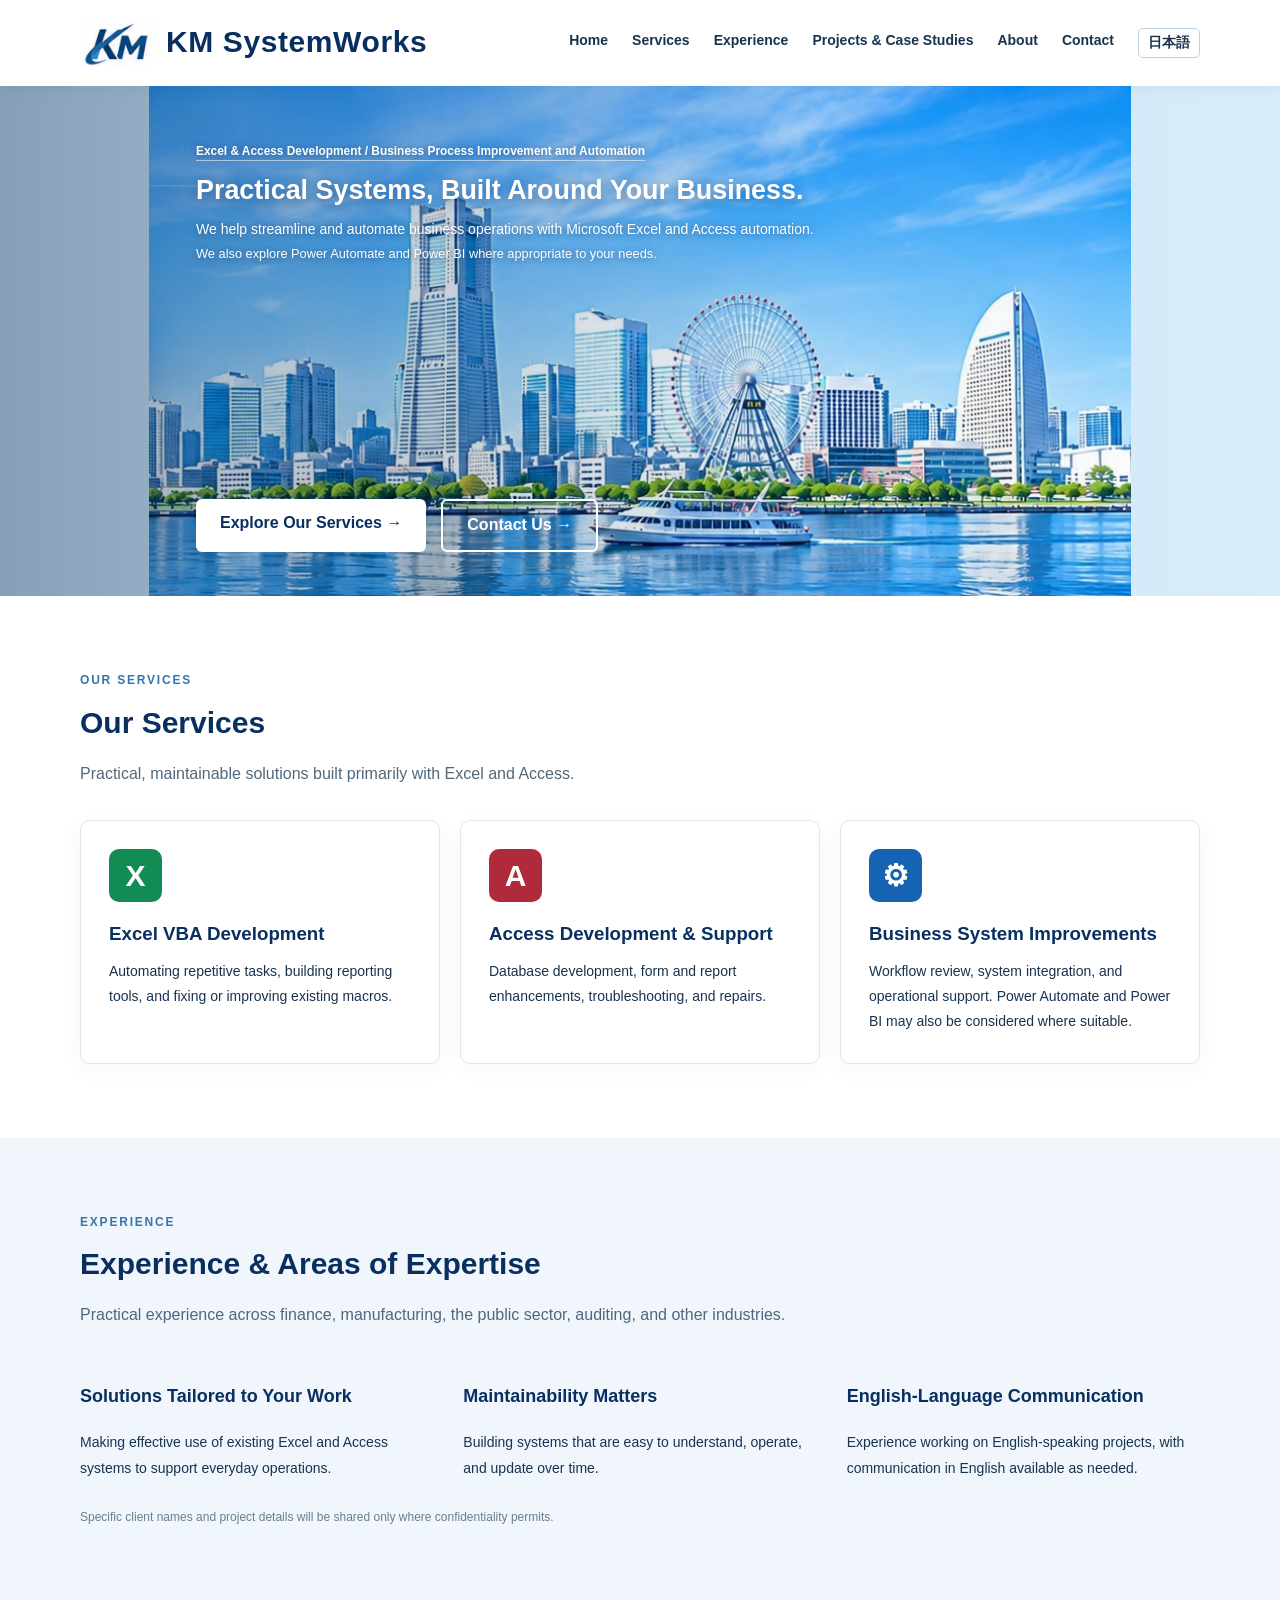
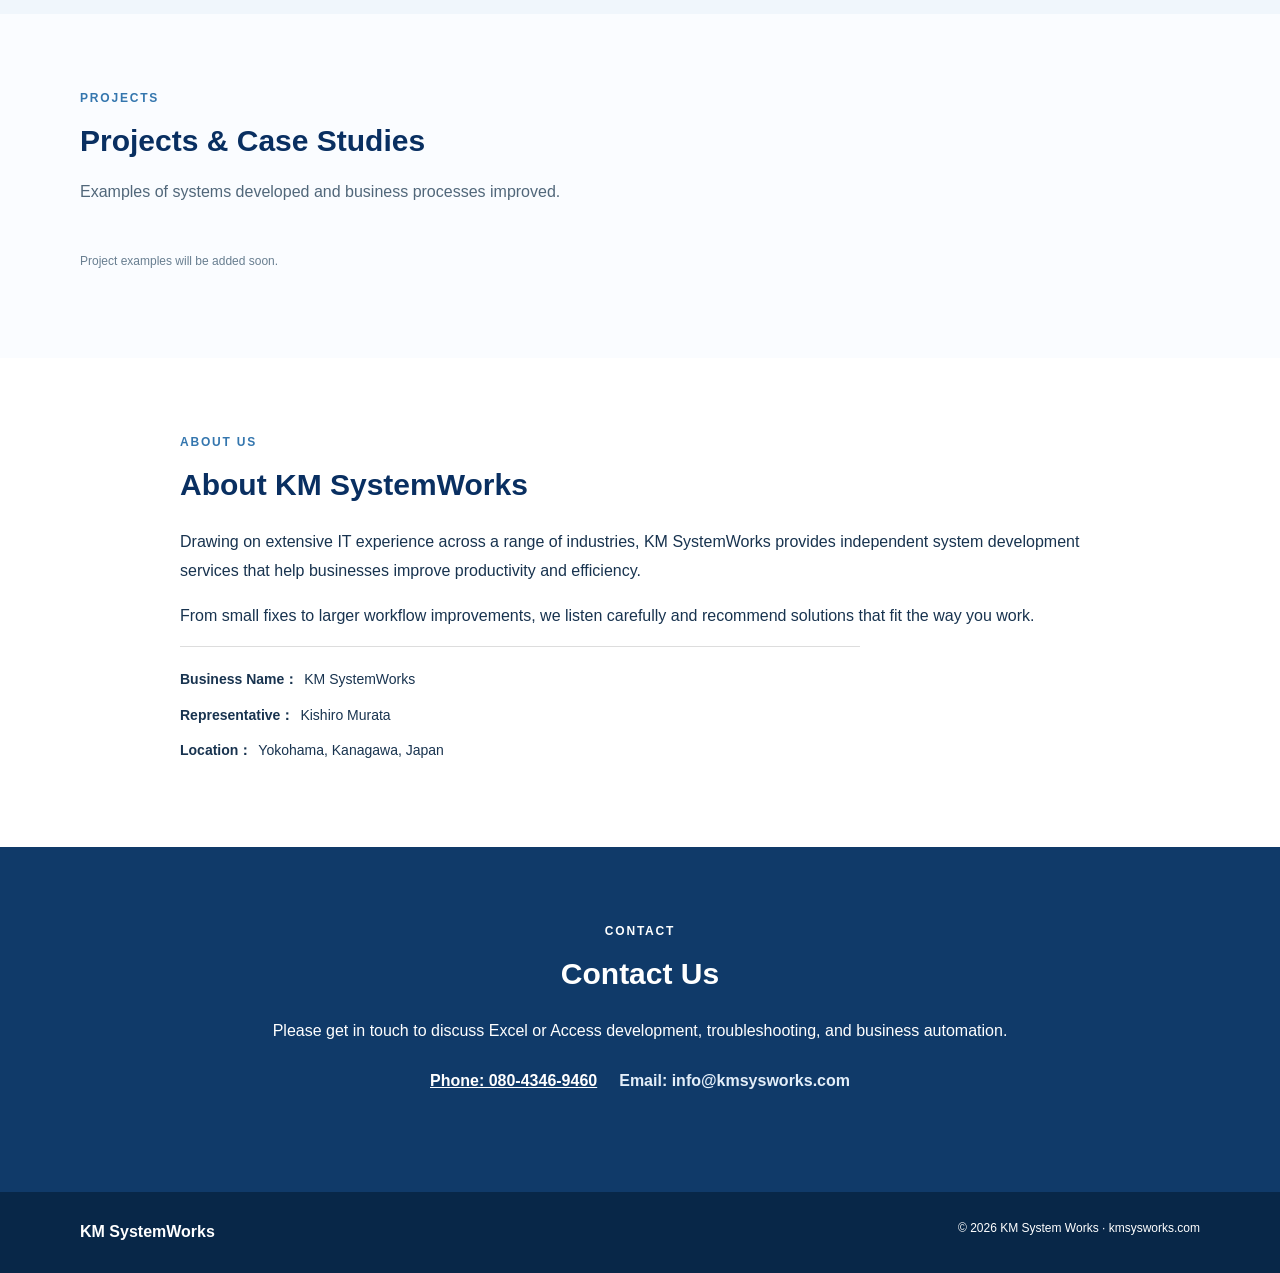
==== en/index.html @ f2780299 "Publish KM SystemWorks Website Ver.14" ====
<!DOCTYPE html>

<html lang="en"><head><meta charset="utf-8"/><meta content="width=device-width, initial-scale=1" name="viewport"/><meta content="KM SystemWorks provides Excel VBA and Microsoft Access development, business process automation, and enhancements to existing systems." name="description"/><title>KM SystemWorks | Excel VBA &amp; Access Development</title><link href="../styles.css" rel="stylesheet"/></head>
<body><header class="header"><div class="wrap header-inner"><a class="brand" href="#home"><img alt="KMロゴ" src="../assets/km-logo.png"/><span><strong>KM SystemWorks</strong></span></a><button aria-expanded="false" aria-label="Open menu" class="menu">☰</button><nav id="nav"><a href="#home">Home</a><a href="#services">Services</a><a href="#experience">Experience</a><a href="#portfolio">Projects &amp; Case Studies</a><a href="#about">About</a><a href="#contact">Contact</a><a class="lang-switch" href="../index.html" lang="ja">日本語</a></nav></div></header>
<main><section class="hero" id="home"><div class="wrap hero-inner"><p class="eyebrow">Excel &amp; Access Development / Business Process Improvement and Automation</p><h1>Practical Systems, Built Around Your Business.</h1><p>We help streamline and automate business operations with Microsoft Excel and Access automation. <span class="hero-nowrap">We also explore Power Automate and Power BI where appropriate to your needs.</span></p><div class="actions"><a class="btn light" href="#services">Explore Our Services →</a><a class="btn outline" href="#contact">Contact Us →</a></div></div></section>
<section class="services section" id="services"><div class="wrap"><p class="kicker">OUR SERVICES</p><h2>Our Services</h2><p class="intro">Practical, maintainable solutions built primarily with Excel and Access.</p><div class="cards"><article class="card"><div class="symbol green">X</div><h3>Excel VBA Development</h3><p>Automating repetitive tasks, building reporting tools, and fixing or improving existing macros.</p></article><article class="card"><div class="symbol red">A</div><h3>Access Development &amp; Support</h3><p>Database development, form and report enhancements, troubleshooting, and repairs.</p></article><article class="card"><div class="symbol blue">⚙</div><h3>Business System Improvements</h3><p>Workflow review, system integration, and operational support. Power Automate and Power BI may also be considered where suitable.</p></article></div></div></section>
<section class="section pale" id="experience"><div class="wrap"><p class="kicker">EXPERIENCE</p><h2>Experience &amp; Areas of Expertise</h2><p class="intro">Practical experience across finance, manufacturing, the public sector, auditing, and other industries.</p><div class="experience-grid"><div><h3>Solutions Tailored to Your Work</h3><p>Making effective use of existing Excel and Access systems to support everyday operations.</p></div><div><h3>Maintainability Matters</h3><p>Building systems that are easy to understand, operate, and update over time.</p></div><div><h3>English-Language Communication</h3><p>Experience working on English-speaking projects, with communication in English available as needed.</p></div></div><p class="note">Specific client names and project details will be shared only where confidentiality permits.</p></div></section>
<section class="section portfolio-section" id="portfolio"><div class="wrap"><p class="kicker">PROJECTS</p><h2>Projects &amp; Case Studies</h2><p class="intro">Examples of systems developed and business processes improved.</p><div aria-live="polite" class="portfolio-grid" id="portfolio-list"></div><p class="note" hidden="" id="portfolio-empty">Project examples will be added soon.</p></div></section>
<section class="section" id="about"><div class="wrap about"><div><p class="kicker">ABOUT US</p><h2>About KM SystemWorks</h2><p>Drawing on extensive IT experience across a range of industries, KM SystemWorks provides independent system development services that help businesses improve productivity and efficiency.</p><p>From small fixes to larger workflow improvements, we listen carefully and recommend solutions that fit the way you work.</p><div class="en-business-details"><div class="en-business-row"><strong>Business Name：</strong><span>KM SystemWorks</span></div><div class="en-business-row"><strong>Representative：</strong><span>Kishiro Murata</span></div><div class="en-business-row"><strong>Location：</strong><span>Yokohama, Kanagawa, Japan</span></div></div></div></div></section>
<section class="contact section" id="contact"><div class="wrap"><p class="kicker">CONTACT</p><h2>Contact Us</h2><p>Please get in touch to discuss Excel or Access development, troubleshooting, and business automation.</p><div class="contact-links"><a href="tel:08043469460">Phone: 080-4346-9460</a><span>Email: info@kmsysworks.com</span></div></div></section></main><footer><div class="wrap"><strong>KM SystemWorks</strong><span>© <span id="year"></span> KM System Works · kmsysworks.com</span></div></footer><script src="../portfolio-data.js"></script><script src="../script.js"></script></body></html>
---- styles.css ----
:root{--navy:#092f61;--blue:#1260a0;--ink:#18334f;--pale:#f0f6fc}*{box-sizing:border-box}html{scroll-behavior:smooth}body{margin:0;color:var(--ink);font-family:"Noto Sans JP","Yu Gothic",Meiryo,sans-serif;line-height:1.8}.wrap{width:min(1120px,92%);margin:auto}.header{background:#fff;position:sticky;top:0;z-index:10;box-shadow:0 2px 14px #14375812}.header-inner{display:flex;align-items:center;justify-content:space-between;min-height:86px}.brand{display:flex;align-items:center;gap:12px;text-decoration:none;color:var(--navy)}.brand img{width:74px;height:52px;object-fit:contain}.brand strong{font-size:23px;letter-spacing:.02em}.brand small{display:block;font-family:Georgia,serif;font-size:14px;line-height:1}nav{display:flex;gap:24px}nav a{color:var(--ink);font-size:14px;font-weight:bold;text-decoration:none}nav a:hover{color:#1977c3}.menu{display:none}.hero{background:linear-gradient(90deg,#063365 0%,#063365ee 27%,#06336566 55%,#06336505 100%),url('assets/yokohama-harbor.jpg') center right/cover no-repeat;min-height:510px;color:#fff}.hero-inner{padding:90px 0}.eyebrow{font-size:17px;letter-spacing:.06em;font-weight:bold;border-bottom:1px solid #ffffff90;display:inline-block}.hero h1{font-size:clamp(30px,4vw,49px);line-height:1.5;letter-spacing:.05em;margin:10px 0 15px}.hero p{max-width:620px}.actions{display:flex;gap:15px;flex-wrap:wrap;margin-top:25px}.btn{display:inline-block;text-decoration:none;padding:10px 24px;border-radius:6px;font-weight:bold}.btn.light{background:#fff;color:var(--navy)}.btn.outline{border:2px solid white;color:white}.section{padding:74px 0}.kicker{color:#3476ae;font-weight:bold;letter-spacing:.15em;font-size:12px;margin:0}h2{color:var(--navy);font-size:30px;margin:4px 0 10px}.intro{margin:0 0 32px;color:#51677a}.cards{display:grid;grid-template-columns:repeat(3,1fr);gap:20px}.card{border:1px solid #dce7f1;padding:28px;border-radius:10px;box-shadow:0 5px 22px #12385a0a}.card h3{color:var(--navy);margin:15px 0 8px}.card p{font-size:14px;margin:0}.symbol{width:53px;height:53px;border-radius:10px;display:grid;place-items:center;font-size:30px;color:white;font-weight:bold}.green{background:#128b55}.red{background:#af2b3c}.blue{background:#1763b3}.pale{background:var(--pale)}.experience-grid{display:grid;grid-template-columns:repeat(3,1fr);gap:30px}.experience-grid h3{color:var(--navy);font-size:18px}.experience-grid p{font-size:14px}.note{font-size:12px;color:#687e90}.about{display:grid;grid-template-columns:1.6fr 1fr;gap:60px;align-items:center}.about dl{display:grid;grid-template-columns:90px 1fr;gap:10px 15px;border-top:1px solid #ddd;padding-top:20px;font-size:14px}.about dt{font-weight:bold}.about dd{margin:0}.about-art{height:290px;background:linear-gradient(135deg,#eaf5ff,#8ab9de);display:grid;place-items:center;text-align:center;color:#164778;letter-spacing:.2em;border-radius:8px}.about-art b{font-size:75px;font-style:italic;letter-spacing:-.12em}.contact{text-align:center;background:#103a69;color:white}.contact h2,.contact .kicker{color:white}.contact-note{font-size:13px;color:#d2e4f5}footer{background:#082748;color:white;padding:26px 0}footer .wrap{display:flex;justify-content:space-between;gap:15px;flex-wrap:wrap}footer span{font-size:12px}@media(max-width:760px){.header-inner{min-height:68px}.brand img{width:50px;height:39px}.brand strong{font-size:17px}.brand small{font-size:11px}.menu{display:block;background:none;border:0;font-size:25px;color:var(--navy)}nav{display:none;position:absolute;top:68px;left:0;right:0;background:white;padding:18px 5%;box-shadow:0 9px 12px #0001;flex-direction:column;gap:10px}nav.open{display:flex}.hero{background:linear-gradient(90deg,#063365ed,#063365a0),url('assets/yokohama-harbor.jpg') center/cover no-repeat;min-height:450px}.hero-inner{padding:60px 0}.eyebrow{font-size:13px}.desktop{display:none}.cards,.experience-grid,.about{grid-template-columns:1fr}.section{padding:52px 0}.about{gap:25px}h2{font-size:25px}}

/* Release candidate refinements */
html{scroll-padding-top:95px}.hero{background-position:center center}.hero-inner{padding:82px 0}.hero h1{text-shadow:0 2px 12px #001b3e66}.hero p{text-shadow:0 1px 7px #001b3e77}.about{display:block;max-width:920px}.about dl{max-width:680px}.card{background:#fff}.card:focus-within{outline:2px solid #1260a0}.contact-note{color:#d9e9f7}@media(max-width:760px){html{scroll-padding-top:72px}.hero{background-position:56% center}.hero-inner{padding:56px 0}.hero h1{font-size:clamp(29px,7vw,39px)}.hero p{font-size:14px}.brand strong{font-size:16px}}

/* Approved Yokohama illustration, cropped from the accepted design (not a photograph). */
.hero{background-image:linear-gradient(90deg,#063365 0%,#063365f0 18%,#063365b0 40%,#06336520 77%,#06336500 100%),url('assets/minatomirai-illustration.jpg');background-position:center,right center;background-size:cover,cover;background-repeat:no-repeat}
.contact-links{display:flex;justify-content:center;gap:22px;flex-wrap:wrap;margin:22px auto;font-weight:700}.contact-links a{color:white}.contact-links span{color:#e3eef9}
@media(max-width:760px){.hero{background-image:linear-gradient(90deg,#063365f0,#063365a0),url('assets/minatomirai-illustration.jpg');background-position:center,right center}.contact-links{flex-direction:column;gap:8px}}

/* Ver.4: Show the entire approved illustration without cropping. */
.hero{background-image:linear-gradient(90deg,#063365f0 0%,#063365cc 30%,#06336555 70%,#06336522 100%),url('assets/minatomirai-illustration.jpg');background-color:#dbeaf6;background-size:100% 100%,contain;background-position:center,center;background-repeat:no-repeat}
.portfolio-grid{display:grid;grid-template-columns:repeat(auto-fit,minmax(min(100%,270px),1fr));gap:22px}.portfolio-card{border:1px solid #dce7f1;border-radius:10px;overflow:hidden;background:white;box-shadow:0 5px 22px #12385a0a}.portfolio-card img{display:block;width:100%;height:210px;object-fit:contain;background:#edf3f9}.portfolio-card-body{padding:18px}.portfolio-card h3{font-size:18px;color:var(--navy);margin:0 0 6px}.portfolio-card p{font-size:14px;margin:0;white-space:pre-wrap}.portfolio-section{background:#fafcff}
@media(max-width:760px){.hero{background-image:linear-gradient(180deg,#063365c9,#063365d9),url('assets/minatomirai-illustration.jpg');background-size:100% 100%,contain;background-position:center,center;background-repeat:no-repeat;background-color:#315a81}}

/* Ver.5: preserve the original illustration colors; subtle left-side shading only for text legibility. */
.hero {
  background-image: linear-gradient(90deg, rgba(8,45,85,.40) 0%, rgba(8,45,85,.22) 32%, rgba(8,45,85,.04) 65%, transparent 100%), url('assets/minatomirai-illustration.jpg');
  background-size: 100% 100%, contain;
  background-position: center, center;
  background-repeat: no-repeat;
  background-color: #d8edfa;
}
@media (max-width:760px) {
 .hero { background-image: linear-gradient(90deg, rgba(8,45,85,.43), rgba(8,45,85,.18)), url('assets/minatomirai-illustration.jpg'); background-size:100% 100%,contain; background-color:#d8edfa; }
}

/* Ver.6: keep hero copy comfortably inside the illustration. */
.hero-inner { padding-left: clamp(34px, 5.5vw, 88px); padding-right: 18px; }
@media (max-width:760px) {
  .hero-inner { padding-left: 22px; padding-right: 22px; }
  .hero-inner p { overflow-wrap: anywhere; }
}

/* Bilingual language switch */
nav .lang-switch{border:1px solid #bdd1e2;border-radius:5px;padding:1px 9px;white-space:nowrap}
@media(max-width:1100px) and (min-width:761px){nav{gap:11px}nav a{font-size:12px}.brand strong{font-size:19px}}
@media(max-width:760px){nav .lang-switch{align-self:flex-start;padding:4px 12px}}
html[lang="en"] .hero h1{max-width:720px;letter-spacing:0.01em;font-size:clamp(29px,3.4vw,43px)}
html[lang="en"] .hero-inner > p:not(.eyebrow){max-width:580px}

/* Ver.9: English desktop header and one-line hero headlines. */
@media (min-width: 1101px) {
 html[lang="en"] .brand strong {font-size:30px;line-height:1.2;}
 html[lang="en"] .hero-inner {width:min(1400px,96%);padding-left:clamp(20px,3vw,48px);padding-right:20px;}
 html[lang="en"] .hero .eyebrow {white-space:nowrap;font-size:clamp(13px,1.15vw,17px);letter-spacing:0.01em;}
 html[lang="en"] .hero h1 {white-space:nowrap;max-width:none;font-size:clamp(27px,2.55vw,38px);letter-spacing:0;}
}
@media (min-width:761px) and (max-width:1100px) {
 html[lang="en"] .brand strong {font-size:23px;}
 html[lang="en"] .hero-inner {width:96%;padding-left:20px;padding-right:16px;}
 html[lang="en"] .hero .eyebrow {white-space:nowrap;font-size:clamp(11px,1.2vw,14px);letter-spacing:0;}
 html[lang="en"] .hero h1 {white-space:nowrap;max-width:none;font-size:clamp(23px,2.65vw,29px);letter-spacing:0;}
}
@media (max-width:760px) {
 html[lang="en"] .hero .eyebrow,html[lang="en"] .hero h1 {white-space:normal;overflow-wrap:normal;}
}


/* Ver.10: English-only hero alignment and spacing corrections.
   Keep all hero copy inside the image/content area without negative offsets. */
html[lang="en"] .hero-inner {
  width: min(1120px, 92%);
  margin-inline: auto;
  padding: 48px 24px 66px;
  position: relative;
  left: auto;
  right: auto;
  transform: none;
}
html[lang="en"] .hero .eyebrow {
  display: block;
  width: fit-content;
  max-width: 100%;
  margin: 0 0 12px;
  font-size: clamp(12px, 1.05vw, 15px);
  letter-spacing: 0;
  line-height: 1.55;
  white-space: normal;
  overflow-wrap: break-word;
}
html[lang="en"] .hero h1 {
  margin: 0 0 10px;
  max-width: 100%;
  font-size: clamp(25px, 2.5vw, 36px);
  line-height: 1.28;
  letter-spacing: 0;
  white-space: normal;
  overflow-wrap: break-word;
}
html[lang="en"] .hero-inner > p:not(.eyebrow) {
  max-width: 620px;
  margin: 0;
  line-height: 1.65;
  font-size: 15px;
}
html[lang="en"] .hero .actions {
  margin-top: 52px;
  padding-bottom: 4px;
}
@media (min-width: 1250px) {
  html[lang="en"] .hero .eyebrow { white-space: nowrap; font-size: 13px; }
  html[lang="en"] .hero h1 { white-space: nowrap; font-size: 34px; }
}
@media (min-width: 761px) and (max-width: 1249px) {
  html[lang="en"] .hero-inner { padding-top: 40px; padding-bottom: 55px; }
}
@media (max-width: 760px) {
  html[lang="en"] .hero-inner { width: 92%; padding: 30px 8px 44px; }
  html[lang="en"] .hero .eyebrow { font-size: 12px; }
  html[lang="en"] .hero h1 { font-size: clamp(25px, 6vw, 33px); }
  html[lang="en"] .hero-inner > p:not(.eyebrow) { font-size: 14px; }
  html[lang="en"] .hero .actions { margin-top: 34px; }
}

/* Ver.11: English hero aligns to the actual centered, contained image.
   The image is 972x505; at a 510px hero height it is about 982px wide. */
@media (min-width: 761px) {
  html[lang="en"] .hero { min-height: 510px; }
  html[lang="en"] .hero-inner {
    width: min(920px, calc(100% - 48px));
    height: 510px;
    min-height: 510px;
    margin: 0 auto;
    padding: 26px 16px 26px;
    display: flex;
    flex-direction: column;
    align-items: flex-start;
    left: auto; right: auto; transform: none;
  }
  html[lang="en"] .hero .eyebrow { max-width: 100%; font-size: clamp(11px, .93vw, 14px); white-space: normal; }
  html[lang="en"] .hero h1 { max-width: 100%; font-size: clamp(23px, 2.1vw, 33px); white-space: normal; }
  html[lang="en"] .hero-inner > p:not(.eyebrow) { max-width: 100%; font-size: 14px; line-height: 1.7; }
  html[lang="en"] .hero .actions { margin-top: auto; padding-bottom: 18px; }
  html[lang="en"] .hero-nowrap { white-space: nowrap; font-size: clamp(11px, 1vw, 14px); }
}
@media (max-width: 760px) {
  html[lang="en"] .hero-nowrap { white-space: normal; }
  html[lang="en"] .hero-inner { width: 92%; margin: auto; }
}

/* Ver.12: lower English hero headline and body copy by 30px; buttons remain at waterline. */
@media (min-width: 761px) {
  html[lang="en"] .hero-inner { padding-top: 56px; }
}

/* Ver.13: English business details, clear label/value rows without splitting labels. */
html[lang="en"] .en-business-details { max-width:680px; border-top:1px solid #ddd; padding-top:20px; margin-top:16px; font-size:14px; }
html[lang="en"] .en-business-row { display:flex; align-items:baseline; gap:6px; margin-bottom:10px; flex-wrap:wrap; }
html[lang="en"] .en-business-row strong { white-space:nowrap; flex-shrink:0; }
html[lang="en"] .en-business-row span { min-width:0; }
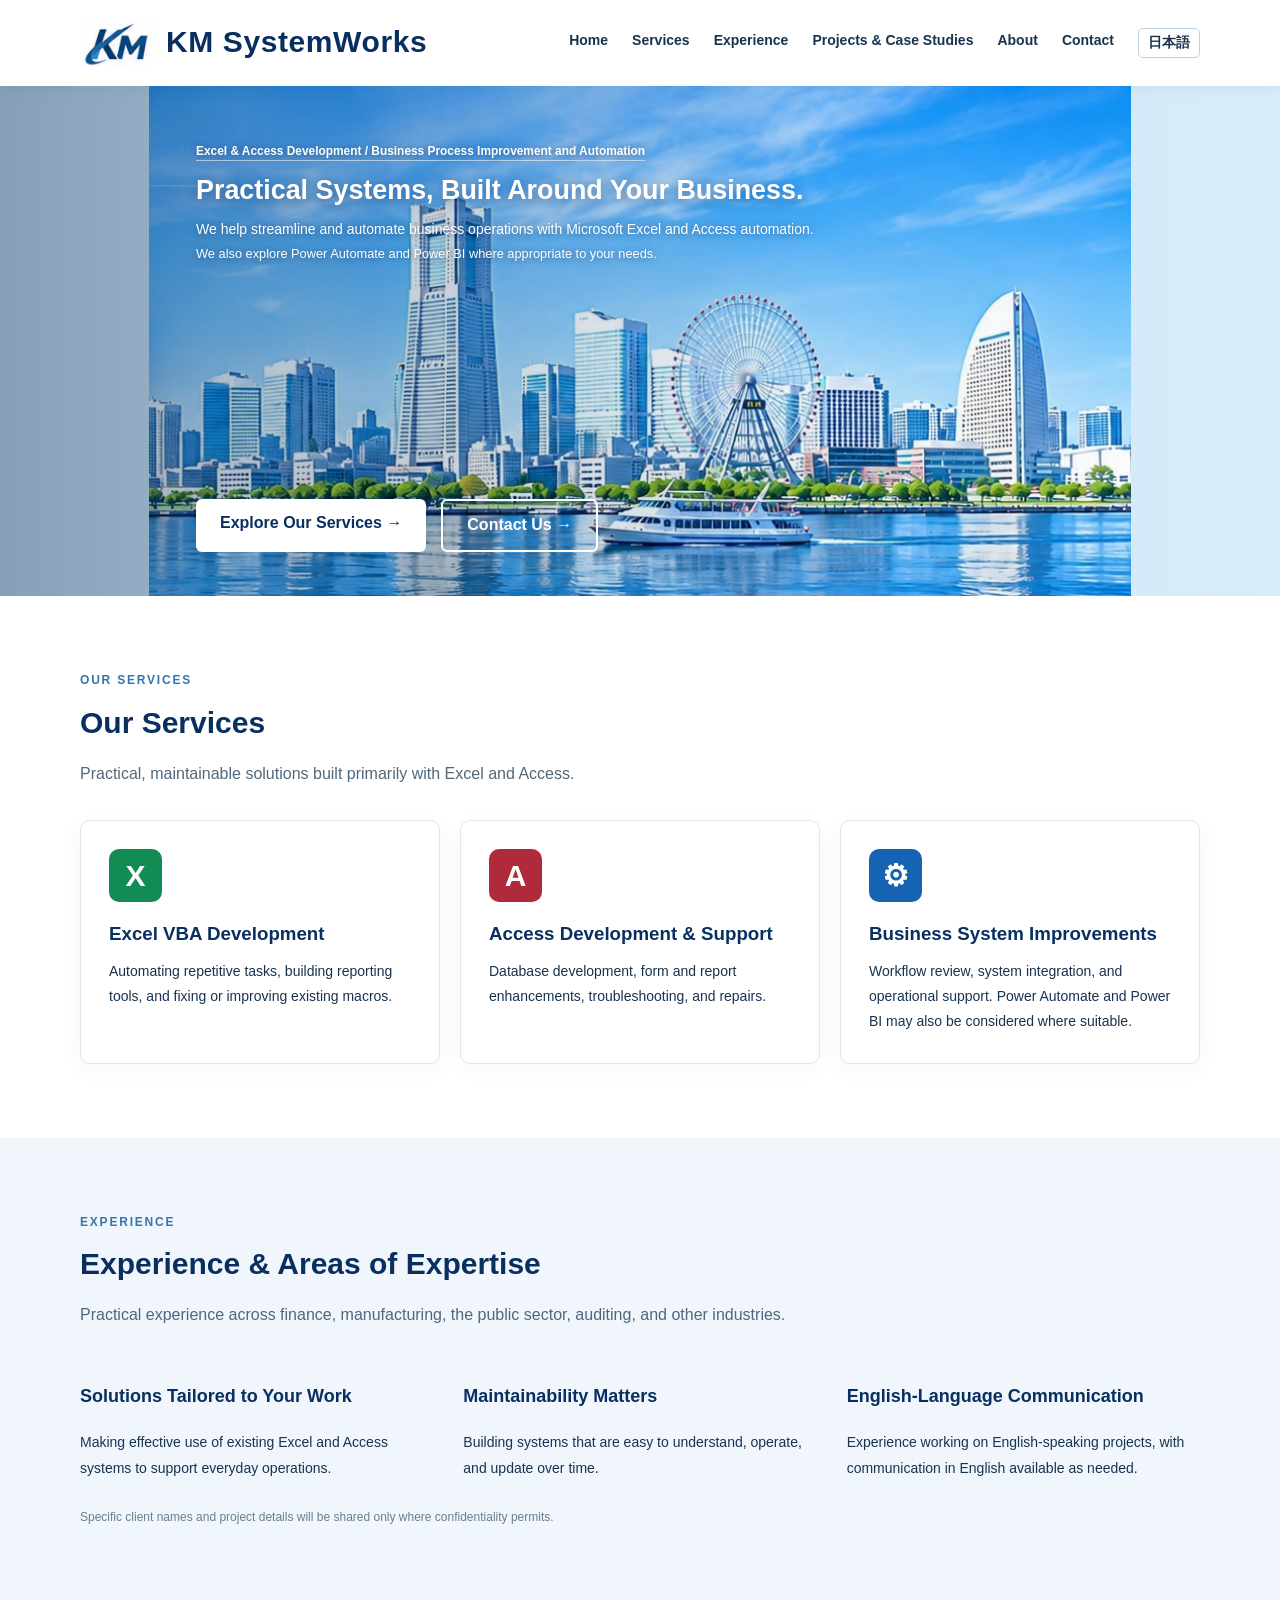
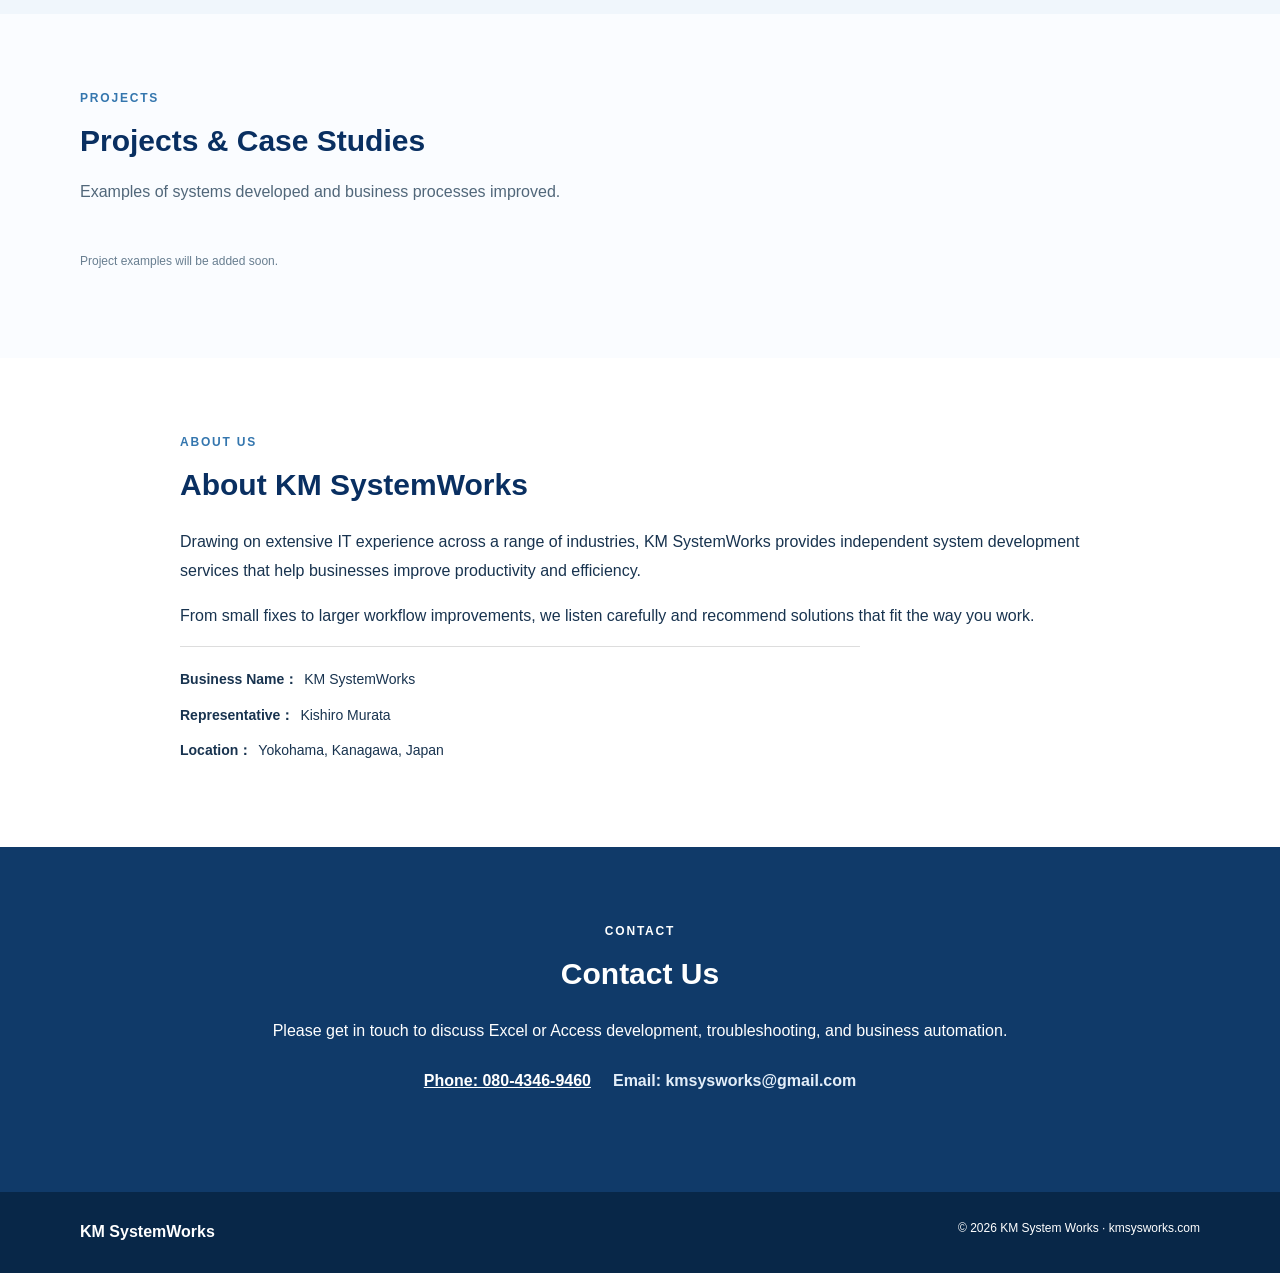
==== commit 110deab3: "Update English email address" ====
--- a/en/index.html
+++ b/en/index.html
@@ -7,4 +7,4 @@
 <section class="section pale" id="experience"><div class="wrap"><p class="kicker">EXPERIENCE</p><h2>Experience &amp; Areas of Expertise</h2><p class="intro">Practical experience across finance, manufacturing, the public sector, auditing, and other industries.</p><div class="experience-grid"><div><h3>Solutions Tailored to Your Work</h3><p>Making effective use of existing Excel and Access systems to support everyday operations.</p></div><div><h3>Maintainability Matters</h3><p>Building systems that are easy to understand, operate, and update over time.</p></div><div><h3>English-Language Communication</h3><p>Experience working on English-speaking projects, with communication in English available as needed.</p></div></div><p class="note">Specific client names and project details will be shared only where confidentiality permits.</p></div></section>
 <section class="section portfolio-section" id="portfolio"><div class="wrap"><p class="kicker">PROJECTS</p><h2>Projects &amp; Case Studies</h2><p class="intro">Examples of systems developed and business processes improved.</p><div aria-live="polite" class="portfolio-grid" id="portfolio-list"></div><p class="note" hidden="" id="portfolio-empty">Project examples will be added soon.</p></div></section>
 <section class="section" id="about"><div class="wrap about"><div><p class="kicker">ABOUT US</p><h2>About KM SystemWorks</h2><p>Drawing on extensive IT experience across a range of industries, KM SystemWorks provides independent system development services that help businesses improve productivity and efficiency.</p><p>From small fixes to larger workflow improvements, we listen carefully and recommend solutions that fit the way you work.</p><div class="en-business-details"><div class="en-business-row"><strong>Business Name：</strong><span>KM SystemWorks</span></div><div class="en-business-row"><strong>Representative：</strong><span>Kishiro Murata</span></div><div class="en-business-row"><strong>Location：</strong><span>Yokohama, Kanagawa, Japan</span></div></div></div></div></section>
-<section class="contact section" id="contact"><div class="wrap"><p class="kicker">CONTACT</p><h2>Contact Us</h2><p>Please get in touch to discuss Excel or Access development, troubleshooting, and business automation.</p><div class="contact-links"><a href="tel:08043469460">Phone: 080-4346-9460</a><span>Email: info@kmsysworks.com</span></div></div></section></main><footer><div class="wrap"><strong>KM SystemWorks</strong><span>© <span id="year"></span> KM System Works · kmsysworks.com</span></div></footer><script src="../portfolio-data.js"></script><script src="../script.js"></script></body></html>
+<section class="contact section" id="contact"><div class="wrap"><p class="kicker">CONTACT</p><h2>Contact Us</h2><p>Please get in touch to discuss Excel or Access development, troubleshooting, and business automation.</p><div class="contact-links"><a href="tel:08043469460">Phone: 080-4346-9460</a><span>Email: kmsysworks@gmail.com</span></div></div></section></main><footer><div class="wrap"><strong>KM SystemWorks</strong><span>© <span id="year"></span> KM System Works · kmsysworks.com</span></div></footer><script src="../portfolio-data.js"></script><script src="../script.js"></script></body></html>
